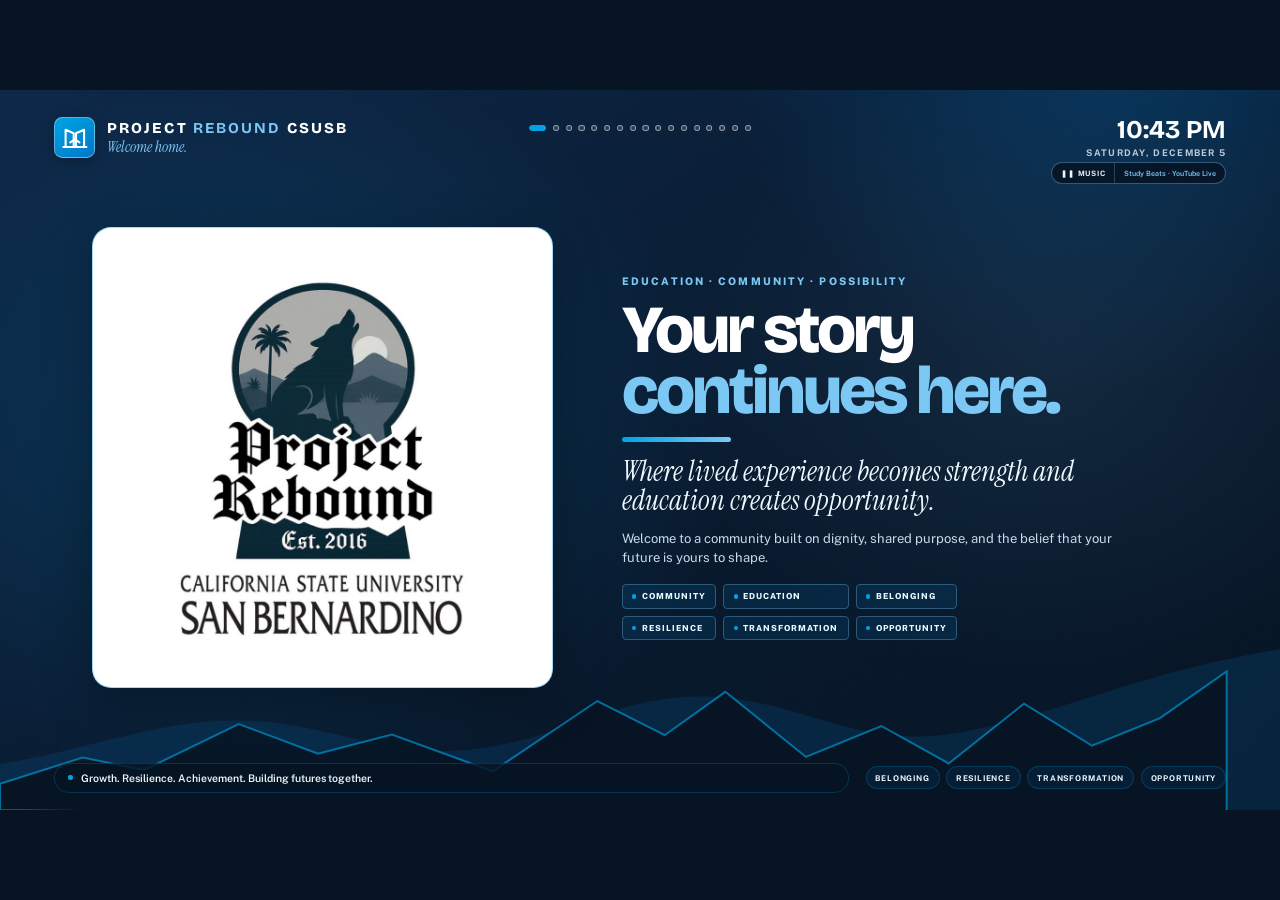
==== index.html @ 4971ce13 "Remove named staff prompt from display" ====
<!DOCTYPE html>
<html lang="en">
<head>
<meta charset="utf-8">
<meta name="viewport" content="width=device-width, initial-scale=1">
<meta name="theme-color" content="#07182c">
<title>Project Rebound CSUSB — Center Display</title>
<link rel="preconnect" href="https://fonts.googleapis.com">
<link rel="preconnect" href="https://fonts.gstatic.com" crossorigin>
<link href="https://fonts.googleapis.com/css2?family=Bricolage+Grotesque:opsz,wght@12..96,600;12..96,700;12..96,800&family=Instrument+Serif:ital@0;1&family=Public+Sans:wght@400;500;600;700&display=swap" rel="stylesheet">
<link rel="stylesheet" href="styles.css?v=20260812-content-system-3">
</head>
<body>
<main id="stage">
  <div class="ridge" aria-hidden="true"><svg viewBox="0 0 1920 300" preserveAspectRatio="none"><path d="M0 300V230c145-23 250-75 390-65 126 9 204 64 348 38 139-25 213-91 360-73 123 15 202 79 347 51 147-28 267-92 475-126v245Z" fill="rgba(0,119,200,.15)"/><path d="M0 300V260l124-40 92 19 142-70 119 45 111-29 151 56 157-107 101 52 91-66 121 99 113-47 101 57 113-91 102 64 102-42 100-71v231Z" fill="#061424" stroke="rgba(0,164,228,.62)" stroke-width="3"/></svg></div>

  <header class="brandbar"><div class="brand"><div class="brand-badge" aria-hidden="true"><svg viewBox="0 0 24 24"><path d="M4 20V5l7 3v12M20 20V5l-7 3v12M2 20h20M8 16l4-3 4 3"/></svg></div><div class="wordmark">Project <b>Rebound</b> CSUSB<em>Welcome home.</em></div></div><div class="clock"><div class="t" id="clockTime"></div><div class="d" id="clockDate"></div></div></header>
  <button class="navarrow prev" aria-label="Previous screen">&#8249;</button><button class="navarrow next" aria-label="Next screen">&#8250;</button><div class="navdots" id="dots"></div>
  <div class="music-control"><button class="music-toggle" id="musicToggle" type="button" aria-label="Play background music">&#9654; Music</button><span class="music-now" id="musicNowPlaying" aria-live="polite">Loading playlist…</span></div>
  <div class="youtube-audio-shell" aria-hidden="true" style="position:absolute;width:1px;height:1px;overflow:hidden;opacity:.01;pointer-events:none">
    <iframe id="studyBeatsPlayer" title="Study Beats background music" width="1" height="1" allow="autoplay; encrypted-media" src="about:blank" data-src="https://www.youtube.com/embed/sF80I-TQiW0?autoplay=1&mute=0&controls=0&loop=1&playlist=sF80I-TQiW0&enablejsapi=1&playsinline=1&rel=0"></iframe>
  </div>

  <section class="slide screen-cover on" aria-label="Project Rebound cover">
    <div class="cover-inner">
      <div class="cover-logo"><img data-image-key="cover_logo" alt="Project Rebound logo"></div>
      <div class="cover-message">
        <div class="cover-kicker" data-key="cover_kicker">Education · Community · Possibility</div>
        <h1><span class="cover-line-main" data-key="cover_headline">Your story</span><br><span data-key="cover_headline_accent">continues here.</span></h1>
        <div class="cover-rule"></div>
        <p data-key="cover_quote">Where lived experience becomes strength and education creates opportunity.</p>
        <div class="cover-invitation" data-key="cover_welcome">Welcome to a community built on dignity, shared purpose, and the belief that your future is yours to shape.</div>
        <div class="cover-tags" aria-label="Project Rebound values"><span>Community</span><span>Education</span><span>Belonging</span><span>Resilience</span><span>Transformation</span><span>Opportunity</span></div>
      </div>
    </div>
  </section>

  <section class="slide light-screen screen-alert" data-active-key="alert_active" hidden aria-label="Important Project Rebound announcement"><div class="screen-label"><span>!</span> Important announcement</div><div class="alert-layout"><div class="alert-mark" aria-hidden="true">PR</div><div><div class="kicker">Please take note</div><h2 data-key="alert_headline">Important Project Rebound update</h2><p data-key="alert_text">Details will appear here when an announcement is activated.</p><div class="alert-expiration"><b>Current through</b><span data-key="alert_expires">See Project Rebound staff for details</span></div></div></div></section>

  <section class="slide light-screen screen-welcome"><div class="screen-label"><span>01</span> Welcome and belonging</div><div class="two hero-grid"><div><div class="kicker" data-key="welcome_kicker">You are in the right place</div><h1><span data-key="welcome_headline">Come in.</span><br><span class="blue" data-key="welcome_headline_accent">You belong here.</span></h1><p class="lede" data-key="welcome_body">Project Rebound opens the door to a CSUSB degree for people with justice system involvement—from application through graduation and beyond.</p><div class="mission-line"><span></span><b data-key="welcome_mission">Education changes everything</b></div><div class="contact-strip"><div><b>Visit</b><span data-key="location">SMSU South 116</span></div><div><b>Hours</b><span data-key="hours">Ask staff for current hours</span></div><div><b>Call</b><span data-key="phone">(909) 537-4351</span></div></div></div><div class="photo welcome-photo"><img data-image-key="welcome_photo" alt="Project Rebound community members holding a CSUSB banner at The Metropolitan Museum of Art" hidden><div class="photo-placeholder" data-placeholder="welcome_photo"><strong>Open doors.</strong><span>New possibilities.</span></div></div></div></section>

  <section class="slide light-screen screen-gallery" aria-label="Project Rebound community gallery"><div class="screen-label"><span>02</span> Community gallery</div><div class="section-heading"><div><div class="kicker">Our community · Our moments</div><h2>Project Rebound in action</h2></div><div class="status-pill" id="galleryCount">Checking for photos…</div></div><div class="gallery-frame"><img id="galleryImage" alt="Project Rebound community gallery photograph" hidden><div class="gallery-empty" id="galleryEmpty"><svg viewBox="0 0 64 52" aria-hidden="true"><rect x="3" y="4" width="58" height="44" rx="6"/><circle cx="21" cy="18" r="6"/><path d="m8 43 16-16 10 10 8-8 14 14"/></svg><strong>Community photos will appear here.</strong><span>Upload approved images to the repository’s gallery folder.</span></div><div class="gallery-caption" id="galleryCaption" hidden></div></div></section>

  <section class="slide light-screen screen-week"><div class="screen-label"><span>03</span> Center schedule</div><div class="two schedule-grid"><div><div class="kicker" data-key="week_range">Important dates · Fall 2026</div><h2>Key fall dates</h2><dl class="days"><div class="day"><div class="date-pill"><small data-key="mon_month">AUG</small><span data-key="mon_date">13</span></div><div><dt data-key="mon_day">Thursday</dt><dd data-key="mon">Fall tuition and fees are due</dd></div></div><div class="day"><div class="date-pill"><small data-key="tue_month">AUG</small><span data-key="tue_date">21</span></div><div><dt data-key="tue_day">Friday</dt><dd data-key="tue">Payment-plan and 100% refund deadlines</dd></div></div><div class="day"><div class="date-pill"><small data-key="wed_month">AUG</small><span data-key="wed_date">22</span></div><div><dt data-key="wed_day">Saturday</dt><dd data-key="wed">Fall 2026 term begins</dd></div></div><div class="day"><div class="date-pill"><small data-key="thu_month">SEP</small><span data-key="thu_date">16</span></div><div><dt data-key="thu_day">Wednesday</dt><dd data-key="thu">Project Rebound Center Grand Opening · SMSU South 116</dd></div></div></dl></div><aside class="notice-panel"><div class="panel-rule"></div><h3>Important reminders</h3><ul><li data-key="deadline1">September 21 · Fall Census—finalize your course schedule</li><li data-key="deadline2">October 14 · What Does True Justice Look Like? · 12–1 p.m. · Zoom</li><li data-key="deadline3">Scan the True Justice news screen for details and registration</li></ul></aside></div></section>

  <section class="slide light-screen screen-calendar"><div class="screen-label"><span>04</span> Public calendar</div><div class="section-heading"><div><div class="kicker">Plan ahead · Stay connected</div><h2>Upcoming events</h2></div><a class="button-outline" data-calendar-link href="#">Open full calendar</a></div><div class="events-list" id="calendarEvents" aria-live="polite"><div class="events-empty"><strong>Upcoming events will appear here.</strong><span>Add an event to the Project Rebound public Outlook calendar.</span></div></div></section>

  <section class="slide light-screen screen-workshops"><div class="screen-label"><span>05</span> Learning and preparation</div><div class="kicker">Free · Practical · Community-centered</div><h2>Workshops</h2><div class="grid3"><article class="card"><div class="card-index">01</div><div class="meta" data-key="ws1_when">Date and time coming soon</div><div class="name" data-key="ws1_name">Financial aid support</div><p data-key="ws1_note">Bring your questions and leave with a clear next step.</p></article><article class="card"><div class="card-index">02</div><div class="meta" data-key="ws2_when">Date and time coming soon</div><div class="name" data-key="ws2_name">Career readiness</div><p data-key="ws2_note">Practical guidance for jobs, internships, and professional growth.</p></article><article class="card"><div class="card-index">03</div><div class="meta" data-key="ws3_when">Date and time coming soon</div><div class="name" data-key="ws3_name">Transfer and graduate school</div><p data-key="ws3_note">Plan your next academic step with support from our team.</p></article></div><div class="action-band"><div><strong>Bring a question. Leave with a next step.</strong><span>Workshops are designed around what Rebound Scholars need now.</span></div><div class="mini-qr"><img src="https://api.qrserver.com/v1/create-qr-code/?size=250x250&margin=12&data=https%3A%2F%2Fwww.csusb.edu%2Fproject-rebound%2Fnewsroom%2Fupcoming-events" alt="QR code to upcoming events"><b>See all dates</b></div></div></section>

  <section class="slide light-screen screen-support"><div class="screen-label"><span>06</span> Project Rebound services</div><div class="kicker" data-key="services_kicker">From application to graduation—and beyond</div><h2 data-key="services_headline">Project Rebound Services</h2><p class="sub services-intro" data-key="services_intro">Individualized support designed to help Rebound Scholars enter CSUSB, persist, graduate, and build what comes next.</p><div class="services-grid">
<article class="service-card"><div class="support-icon">01</div><div><div class="name" data-key="service1_name">Academic advising</div><p data-key="service1_body">Degree planning, course guidance, transfer preparation, and graduation support.</p></div></article><article class="service-card"><div class="support-icon">02</div><div><div class="name" data-key="service2_name">Admissions & enrollment</div><p data-key="service2_body">Application guidance, transcript review, special enrollment, and campus navigation.</p></div></article><article class="service-card"><div class="support-icon">03</div><div><div class="name" data-key="service3_name">Financial aid</div><p data-key="service3_body">FAFSA, scholarships, financial-aid navigation, books, and emergency assistance.</p></div></article><article class="service-card"><div class="support-icon">04</div><div><div class="name" data-key="service4_name">Basic needs</div><p data-key="service4_body">Food, transportation, technology, wellness, and connections to campus resources.</p></div></article><article class="service-card"><div class="support-icon">05</div><div><div class="name" data-key="service5_name">Housing support</div><p data-key="service5_body">Housing navigation, stabilization resources, and eligible assistance programs.</p></div></article><article class="service-card"><div class="support-icon">06</div><div><div class="name" data-key="service6_name">Case management & advocacy</div><p data-key="service6_body">Individualized planning, campus advocacy, referrals, and reentry resource navigation.</p></div></article><article class="service-card"><div class="support-icon">07</div><div><div class="name" data-key="service7_name">Mentoring</div><p data-key="service7_body">Guidance from people who understand the journey, with encouragement, accountability, and connection.</p></div></article><article class="service-card"><div class="support-icon">08</div><div><div class="name" data-key="service8_name">Career & graduate school</div><p data-key="service8_body">Career preparation, internships, professional development, and advanced-degree planning.</p></div></article><article class="service-card"><div class="support-icon">09</div><div><div class="name" data-key="service9_name">Community & workshops</div><p data-key="service9_body">Belonging, peer connection, center activities, workshops, celebrations, and events.</p></div></article>
<article class="service-card" data-active-key="service10_active" hidden><div class="support-icon">10</div><div><div class="name" data-key="service10_name">Optional service</div><p data-key="service10_body">Add an approved service description in content.txt.</p></div></article><article class="service-card" data-active-key="service11_active" hidden><div class="support-icon">11</div><div><div class="name" data-key="service11_name">Optional service</div><p data-key="service11_body">Add an approved service description in content.txt.</p></div></article><article class="service-card" data-active-key="service12_active" hidden><div class="support-icon">12</div><div><div class="name" data-key="service12_name">Optional service</div><p data-key="service12_body">Add an approved service description in content.txt.</p></div></article></div></section>

  <section class="slide light-screen screen-stories screen-story-single story-1" data-active-key="news1_active" aria-label="Project Rebound news story 1"><div class="screen-label"><span>07</span> Project Rebound stories · 1 of 5</div><div class="stories-heading"><div><div class="kicker" data-key="news1_kicker">Real journeys · Expanding possibilities</div><h2 data-key="news1_section_headline">Read their stories</h2></div><p data-key="news1_section_message">Education changes what people believe is possible.</p></div><div class="story-grid"><article class="story-feature"><div class="story-person" data-background-key="news1_image"><span data-key="news1_initials">LT</span><small data-key="news1_tag">Research · Leadership · Education</small></div><div class="story-copy"><h3 data-key="news1_headline">From a life sentence to the Ivy League</h3><p data-key="news1_summary">Luis Trujillo became a CSUSB leader and earned a prestigious research residency at Yale.</p><div class="story-scan"><img data-qr-key="news1_url" alt="QR code to Project Rebound story"><span data-key="news1_cta_prefix">Scan to read<br></span><b data-key="news1_cta">Luis’s story</b></div></div></article></div></section>

  <section class="slide light-screen screen-stories screen-story-single story-2" data-active-key="news2_active" aria-label="Project Rebound news story 2"><div class="screen-label"><span>07</span> Project Rebound stories · 2 of 5</div><div class="stories-heading"><div><div class="kicker" data-key="news2_kicker">Real journeys · Expanding possibilities</div><h2 data-key="news2_section_headline">Read their stories</h2></div><p data-key="news2_section_message">Education changes what people believe is possible.</p></div><div class="story-grid"><article class="story-feature"><div class="story-person" data-background-key="news2_image"><span data-key="news2_initials">DP</span><small data-key="news2_tag">Research · Keynote · Doctoral pathway</small></div><div class="story-copy"><h3 data-key="news2_headline">From CSUSB to UC Irvine</h3><p data-key="news2_summary">David Penny turned lived experience into scholarship, research, public leadership, and doctoral study in criminology.</p><div class="story-scan"><img data-qr-key="news2_url" alt="QR code to Project Rebound story"><span data-key="news2_cta_prefix">Scan to read<br></span><b data-key="news2_cta">David’s story</b></div></div></article></div></section>

  <section class="slide light-screen screen-stories screen-story-single story-3" data-active-key="news3_active" aria-label="Project Rebound news story 3"><div class="screen-label"><span>07</span> Project Rebound stories · 3 of 5</div><div class="stories-heading"><div><div class="kicker" data-key="news3_kicker">Real journeys · Expanding possibilities</div><h2 data-key="news3_section_headline">Read their stories</h2></div><p data-key="news3_section_message">Education changes what people believe is possible.</p></div><div class="story-grid"><article class="story-feature"><div class="story-person" data-background-key="news3_image"><span data-key="news3_initials">PR</span><small data-key="news3_tag">Graduation · Purpose · Growth</small></div><div class="story-copy"><h3 data-key="news3_headline">From incarceration to higher education</h3><p data-key="news3_summary">This CSUSB feature shows how Project Rebound creates pathways from incarceration to higher education, graduation, and new possibilities.</p><div class="story-scan"><img data-qr-key="news3_url" alt="QR code to Project Rebound story"><span data-key="news3_cta_prefix">Scan to read<br></span><b data-key="news3_cta">Project Rebound feature</b></div></div></article></div></section>

  <section class="slide light-screen screen-stories screen-story-single story-4" data-active-key="news4_active" aria-label="Project Rebound news story 4"><div class="screen-label"><span>07</span> Project Rebound stories · 4 of 5</div><div class="stories-heading"><div><div class="kicker" data-key="news4_kicker">Real journeys · Expanding possibilities</div><h2 data-key="news4_section_headline">Read their stories</h2></div><p data-key="news4_section_message">Education changes what people believe is possible.</p></div><div class="story-grid"><article class="story-feature"><div class="story-person" data-background-key="news4_image"><span data-key="news4_initials">MG</span><small data-key="news4_tag">Service · Scholarship · Transformation</small></div><div class="story-copy"><h3 data-key="news4_headline">From incarceration to inspiration</h3><p data-key="news4_summary">Michael Griggs carried Project Rebound’s community into service, mentorship, and doctoral study.</p><div class="story-scan"><img data-qr-key="news4_url" alt="QR code to Project Rebound story"><span data-key="news4_cta_prefix">Scan to read<br></span><b data-key="news4_cta">Michael’s story</b></div></div></article></div></section>

  <section class="slide light-screen screen-stories screen-story-single story-5" data-active-key="news5_active" aria-label="Project Rebound news story 5"><div class="screen-label"><span>07</span> Project Rebound stories · 5 of 5</div><div class="stories-heading"><div><div class="kicker" data-key="news5_kicker">Real journeys · Expanding possibilities</div><h2 data-key="news5_section_headline">Read their stories</h2></div><p data-key="news5_section_message">Education changes what people believe is possible.</p></div><div class="story-grid"><article class="story-feature"><div class="story-person" data-background-key="news5_image"><span data-key="news5_initials">PR</span><small data-key="news5_tag">CSUSB · Community · Opportunity</small></div><div class="story-copy"><h3 data-key="news5_headline">Project Rebound in the news</h3><p data-key="news5_summary">Read this CSUSB feature highlighting Project Rebound’s work, public service, and expanding community impact.</p><div class="story-scan"><img data-qr-key="news5_url" alt="QR code to Project Rebound story"><span data-key="news5_cta_prefix">Scan to read<br></span><b data-key="news5_cta">CSUSB feature</b></div></div></article></div></section>

  <section class="slide light-screen screen-start"><div class="screen-label"><span>08</span> Current Rebound Scholars</div><div class="kicker" data-key="start_kicker">Your next step starts here</div><h2 data-key="start_headline">Stay connected</h2><p class="sub start-intro" data-key="start_body">Use the center, connect with staff, and stay current through Canvas.</p><div class="grid3"><article class="card step"><div class="step-no">01</div><div class="name" data-key="start1_title">Tell us what you need</div><p data-key="start1_body">Connect with Project Rebound staff before a challenge becomes a barrier.</p></article><article class="card step"><div class="step-no">02</div><div class="name" data-key="start2_title">Meet with the team</div><p data-key="start2_body">Identify resources, deadlines, and a practical plan for moving forward.</p></article><article class="card step"><div class="step-no">03</div><div class="name" data-key="start3_title">Check Canvas</div><p data-key="start3_body">Find announcements, opportunities, workshops, and program resources.</p></article></div><div class="action-band compact"><div class="contact-inline"><div><b>Call</b><span data-key="phone">(909) 537-4351</span></div><div><b>Email</b><span data-key="email">ProjectRebound@csusb.edu</span></div><div><b>Social</b><span data-key="social">@csusbprojectrebound</span></div></div><div class="start-qr-group"><div class="mini-qr"><img data-qr-key="canvas_url" alt="QR code to Canvas"><a data-link-key="canvas_url" data-key="canvas_cta">Open Canvas</a></div><div class="mini-qr"><img data-qr-key="resources_url" alt="QR code to Project Rebound resources"><a data-link-key="resources_url" data-key="resources_cta">View resources</a></div></div></div></section>

  <section class="slide light-screen screen-interest"><div class="screen-label"><span>09</span> Prospective students</div><div class="form-layout"><div class="form-copy"><div class="kicker" data-key="interest_kicker">Take the first step</div><h2 data-key="interest_headline">Interested in Project Rebound?</h2><p class="form-lede" data-key="interest_body">Tell us about your educational goals. Our team will follow up, answer questions, and help you understand your next steps.</p><div class="eligibility-box"><small>Eligibility guidance</small><p data-key="eligibility_text">Current eligibility criteria are confirmed by Project Rebound staff. If you believe the program may fit your experience, submit the form or contact our team.</p></div><p class="disclaimer" data-key="interest_disclaimer">Submitting this form is not an admissions decision or a guarantee of program eligibility.</p><div class="contact-inline"><div><b>Call</b><span data-key="phone">(909) 537-4351</span></div><div><b>Email</b><span data-key="email">ProjectRebound@csusb.edu</span></div><div><b>Visit</b><span data-key="location">SMSU South 116</span></div></div></div><aside class="form-card"><div class="form-accent"></div><div class="form-icon">→</div><h3 data-key="interest_cta">Complete the interest form</h3><p>Not sure whether you qualify? You are still welcome to reach out.</p><img data-form-qr="interest" alt="QR code to the Project Rebound interest form" hidden><div class="form-placeholder" data-form-placeholder="interest"><strong>Form link coming soon</strong><span>Ask Project Rebound staff for assistance.</span></div><a class="button-primary" data-form-link="interest">Open interest form</a></aside></div></section>

  <section class="slide light-screen screen-volunteer"><div class="screen-label"><span>10</span> Community engagement</div><div class="form-layout"><div class="form-copy"><div class="kicker" data-key="volunteer_kicker">Give your time · Share your strengths</div><h2 data-key="volunteer_headline">Volunteer with Project Rebound</h2><p class="form-lede" data-key="volunteer_body">Help strengthen a community where Rebound Scholars are seen, supported, and connected to opportunity.</p><div class="role-grid"><span data-key="volunteer_role1">Workshops</span><span data-key="volunteer_role2">Mentoring</span><span data-key="volunteer_role3">Events</span><span data-key="volunteer_role4">Resource navigation</span><span data-key="volunteer_role5">Career development</span><span data-key="volunteer_role6">Donation drives</span></div><p class="disclaimer" data-key="volunteer_disclaimer">Submitting an interest form does not guarantee placement. Volunteers may be subject to university requirements, training, and approval.</p></div><aside class="form-card"><div class="form-accent"></div><div class="form-icon">+</div><h3 data-key="volunteer_cta">Express your interest</h3><p data-key="volunteer_audience">CSUSB students, faculty, staff, alumni, community members, and approved partners are welcome to inquire.</p><img data-form-qr="volunteer" alt="QR code to the Project Rebound volunteer form" hidden><div class="form-placeholder" data-form-placeholder="volunteer"><strong>Form link coming soon</strong><span>Contact Project Rebound to learn more.</span></div><a class="button-primary" data-form-link="volunteer">Open volunteer form</a></aside></div></section>

  <section class="slide light-screen screen-justice-lab"><div class="screen-label"><span>11</span> Research · Technology · Leadership</div><div class="lab-layout"><div class="lab-copy"><div class="kicker" data-key="justice_lab_kicker">Powered by CSUSB VETI</div><h2 data-key="justice_lab_headline">Your experience can shape what the world knows.</h2><p class="lab-lede" data-key="justice_lab_body">The Project Rebound Justice Lab is an active learning and research space where justice-impacted students gain technology skills, receive mentorship, and help produce research that benefits our communities.</p><div class="lab-reasons"><article><strong data-key="justice_lab_activity1_name">Technology & digital skills</strong><span data-key="justice_lab_activity1_body">Research-ready laptops, Microsoft and Google tools, Qualtrics, CV development, and ethical AI.</span></article><article><strong data-key="justice_lab_activity2_name">Research & data</strong><span data-key="justice_lab_activity2_body">Excel, SPSS, NVivo, data cleaning, analysis, visualization, and qualitative and quantitative research design.</span></article><article><strong data-key="justice_lab_activity3_name">Mentorship & opportunity</strong><span data-key="justice_lab_activity3_body">Peer-led learning, faculty collaboration, real-world projects, graduate-school preparation, conferences, and publications.</span></article></div></div><aside class="lab-visual"><div class="lab-mark"><span>PR</span><strong>Justice<br>Lab</strong><small>Students → Researchers → Knowledge producers</small></div><div class="lab-path" aria-label="Justice Lab pathway"><div><b>01</b><span>Learn</span></div><i></i><div><b>02</b><span>Investigate</span></div><i></i><div><b>03</b><span>Lead</span></div><i></i><div><b>04</b><span>Share</span></div></div><div class="lab-cta"><div><small data-key="justice_lab_join_label">How to get involved</small><strong data-key="justice_lab_cta">Attend a workshop, explore a research project, share your expertise, or ask about becoming a peer research leader.</strong><a class="lab-link" data-link-key="justice_lab_url" data-key="justice_lab_link_label">Learn more</a></div><div class="lab-contact"><b>Visit</b><span data-key="location">SMSU South 116</span><b>Contact</b><span data-key="justice_lab_contact">ProjectRebound@csusb.edu</span></div></div></aside></div></section>

  <section class="slide light-screen screen-housing"><div class="screen-label"><span>12</span> Project Rebound housing initiative</div><div class="housing-layout"><div class="housing-intro"><div class="kicker" data-key="housing_kicker">Housing stability · Academic momentum</div><h2 data-key="housing_headline">Housing should not stand between a scholar and a degree.</h2><p data-key="housing_body">Project Rebound’s Housing Initiative helps eligible Rebound Scholars address housing barriers through individualized planning, short-term assistance, and connections to longer-term stability.</p><div class="housing-promise"><span>01</span><div><strong data-key="housing_cta_title">Start with a conversation</strong><p data-key="housing_cta_body">Meet privately with Project Rebound staff to discuss your circumstances, other available resources, and the most appropriate next step.</p></div></div><div class="housing-contact"><b data-key="housing_contact_heading">Experiencing housing instability?</b><span>Visit <strong data-key="location">SMSU South 116</strong> or call <strong data-key="phone">(909) 537-4351</strong>.</span><small data-key="housing_disclaimer">Assistance depends on eligibility, available funding, documentation, and program approval.</small></div></div><div class="housing-pathways"><article><span data-key="housing_support1_label">Immediate</span><h3 data-key="housing_support1_name">Last Gap</h3><p data-key="housing_support1_body">One-time support for an urgent housing shortfall after other available resources have been explored.</p></article><article><span data-key="housing_support2_label">Transitional</span><h3 data-key="housing_support2_name">Decreasing Stipend</h3><p data-key="housing_support2_body">Time-limited assistance that gradually decreases while the scholar works toward sustainable housing.</p></article><article><span data-key="housing_support3_label">Campus-based</span><h3 data-key="housing_support3_name">Dorm Assistance</h3><p data-key="housing_support3_body">Financial aid or a student contribution is applied first; approved Project Rebound assistance may help cover the remaining gap and decreases over time.</p></article><article class="housing-vision"><span data-key="housing_support4_label">Long-term vision</span><h3 data-key="housing_support4_name">Coyote House</h3><p data-key="housing_support4_body">A restorative, education-centered housing community designed to support belonging, stability, and degree completion.</p></article></div></div></section>

  <footer class="footbar"><div class="ticker"><p data-key="ticker1">Growth. Resilience. Achievement. Building futures together.</p><p data-key="ticker2">Walk-ins are welcome—come in and meet the team.</p><p data-key="ticker3">Ask staff about food, transportation, financial aid, or emergency support.</p><p data-key="ticker4">You belong here. Your education and your future matter.</p></div><div class="values"><span>Belonging</span><span>Resilience</span><span>Transformation</span><span>Opportunity</span></div></footer>
</main>
<script src="app.js?v=20260812-content-system-3" defer></script>
</body>
</html>
---- styles.css ----
:root{--u:min(1vw,1.7778vh);--navy:#0b1f3a;--deep:#061424;--ink:#07182c;--coyote:#0077c8;--electric:#00a4e4;--sky:#7cc8f5;--paper:#f4f7fb;--white:#fff;--mist:#bdc9da;--slate:#53657b;--border:#d7e0eb;--display:"Bricolage Grotesque","Arial Black",sans-serif;--body:"Public Sans",Arial,sans-serif;--serif:"Instrument Serif",Georgia,serif}
*{box-sizing:border-box;margin:0;padding:0}html,body{width:100%;height:100%}body{display:grid;place-items:center;overflow:hidden;background:var(--deep);font-family:var(--body);color:var(--white);-webkit-font-smoothing:antialiased}#stage{position:relative;isolation:isolate;overflow:hidden;width:calc(100*var(--u));height:calc(56.25*var(--u));background:radial-gradient(50% 80% at 88% -10%,rgba(0,119,200,.3),transparent 64%),linear-gradient(145deg,#0c2748,#07182c 58%,#061424)}#stage:after{content:"";position:absolute;inset:0;z-index:0;pointer-events:none;opacity:.1;background-image:url("data:image/svg+xml,%3Csvg xmlns='http://www.w3.org/2000/svg' width='180' height='180'%3E%3Cfilter id='n'%3E%3CfeTurbulence type='fractalNoise' baseFrequency='.8' numOctaves='2' stitchTiles='stitch'/%3E%3C/filter%3E%3Crect width='100%25' height='100%25' filter='url(%23n)' opacity='.18'/%3E%3C/svg%3E")}.ridge{position:absolute;left:0;right:0;bottom:0;z-index:1;height:calc(15.4*var(--u));pointer-events:none}.ridge svg{display:block;width:100%;height:100%}
.brandbar{position:absolute;top:calc(2.1*var(--u));left:calc(4.2*var(--u));right:calc(4.2*var(--u));z-index:12;display:flex;align-items:flex-start;justify-content:space-between}.brand{display:flex;align-items:center;gap:calc(.9*var(--u))}.brand-badge{display:grid;place-items:center;width:calc(3.25*var(--u));height:calc(3.25*var(--u));border:1px solid rgba(255,255,255,.36);border-radius:calc(.65*var(--u));background:linear-gradient(145deg,var(--electric),var(--coyote));box-shadow:0 calc(.35*var(--u)) calc(1.1*var(--u)) rgba(0,0,0,.2)}.brand-badge svg{width:70%;height:70%;fill:none;stroke:#fff;stroke-width:1.8;stroke-linecap:round;stroke-linejoin:round}.wordmark{font-family:var(--display);font-size:calc(1.18*var(--u));font-weight:800;line-height:1.22;letter-spacing:.14em;text-transform:uppercase}.wordmark b{color:var(--sky)}.wordmark em{display:block;margin-top:calc(.08*var(--u));font-family:var(--serif);font-size:calc(1.18*var(--u));font-weight:400;letter-spacing:0;text-transform:none;color:var(--sky)}.clock{text-align:right;font-family:var(--display);font-weight:700}.clock .t{font-size:calc(2*var(--u));line-height:1}.clock .d{margin-top:calc(.38*var(--u));font-family:var(--body);font-size:calc(.72*var(--u));font-weight:700;letter-spacing:.14em;text-transform:uppercase;color:var(--mist)}
.slide{position:absolute;inset:0;z-index:3;padding:calc(8.2*var(--u)) calc(4.2*var(--u)) calc(6.7*var(--u));opacity:0;transition:opacity .6s ease;pointer-events:none}.slide.on{opacity:1;pointer-events:auto}.slide>*{position:relative;z-index:2}.light-screen{color:var(--ink)}.light-screen:after{content:"";position:absolute;left:calc(3.2*var(--u));right:calc(3.2*var(--u));top:calc(7.25*var(--u));bottom:calc(5.4*var(--u));z-index:0;border:1px solid rgba(255,255,255,.42);border-radius:calc(1.4*var(--u));background:linear-gradient(145deg,#fff,#f3f6fa 80%);box-shadow:0 calc(1*var(--u)) calc(3.5*var(--u)) rgba(0,0,0,.22)}.screen-label{position:absolute!important;top:calc(7.65*var(--u));right:calc(4.25*var(--u));display:flex;align-items:center;gap:calc(.55*var(--u));font-size:calc(.63*var(--u));font-weight:700;letter-spacing:.14em;text-transform:uppercase;color:#60738a}.screen-label span{display:grid;place-items:center;width:calc(1.55*var(--u));height:calc(1.55*var(--u));border-radius:50%;background:var(--navy);color:#fff;font-family:var(--display);letter-spacing:0}
.screen-cover{display:grid;place-items:center;padding:calc(8.4*var(--u)) calc(7.2*var(--u)) calc(7.2*var(--u));text-align:left}.screen-cover:before{content:"";position:absolute;inset:0;z-index:0;background:radial-gradient(52% 75% at 22% 48%,rgba(0,164,228,.18),transparent 68%),radial-gradient(42% 60% at 82% 38%,rgba(124,200,245,.09),transparent 72%)}.cover-inner{position:relative;z-index:1;display:grid;grid-template-columns:calc(36*var(--u)) 1fr;align-items:center;width:100%;gap:calc(5.4*var(--u))}.cover-logo{display:grid;place-items:center;width:calc(36*var(--u));height:calc(36*var(--u));overflow:hidden;padding:calc(.7*var(--u));border:1px solid rgba(124,200,245,.7);border-radius:calc(1.5*var(--u));background:#fff;box-shadow:0 calc(1.2*var(--u)) calc(4*var(--u)) rgba(0,0,0,.32)}.cover-logo img{display:block;width:100%;height:100%;object-fit:contain}.cover-message{display:flex;flex-direction:column;align-items:flex-start;max-width:calc(45*var(--u))}.cover-kicker{margin-bottom:calc(1*var(--u));font-size:calc(.82*var(--u));font-weight:800;letter-spacing:.2em;text-transform:uppercase;color:var(--sky)}.cover-message h1{font-size:calc(5.25*var(--u));line-height:.9;letter-spacing:-.045em;color:#fff}.cover-message h1 span{color:var(--sky)}.cover-rule{width:calc(8.5*var(--u));height:calc(.35*var(--u));margin:calc(1.25*var(--u)) 0;border-radius:99px;background:linear-gradient(90deg,var(--electric),var(--sky))}.cover-message>p{max-width:calc(43*var(--u));font-family:var(--serif);font-size:calc(2.15*var(--u));font-style:italic;line-height:1.08;color:#edf7fd}.cover-invitation{max-width:calc(41*var(--u));margin-top:calc(1.05*var(--u));font-size:calc(1.02*var(--u));line-height:1.45;color:#c8dbea}.cover-tags{display:grid;grid-template-columns:repeat(3,max-content);gap:calc(.55*var(--u));margin-top:calc(1.25*var(--u));font-size:calc(.65*var(--u));font-weight:800;letter-spacing:.12em;text-transform:uppercase;color:#e8f7ff}.cover-tags span{display:flex;align-items:center;gap:calc(.45*var(--u));padding:calc(.48*var(--u)) calc(.72*var(--u));border:1px solid rgba(124,200,245,.32);border-radius:calc(.35*var(--u));background:rgba(0,119,200,.14)}.cover-tags span:before{content:"";width:calc(.32*var(--u));height:calc(.32*var(--u));border-radius:50%;background:var(--electric)}
.navdots{position:absolute;left:50%;top:calc(2.7*var(--u));z-index:13;display:flex;gap:calc(.52*var(--u));transform:translateX(-50%)}.navdots button{width:calc(.48*var(--u));height:calc(.48*var(--u));padding:0;border:1px solid rgba(255,255,255,.5);border-radius:99px;background:rgba(255,255,255,.12);cursor:pointer}.navdots button.on{width:calc(1.35*var(--u));border-color:var(--electric);background:var(--electric)}.navarrow{position:absolute;top:12%;bottom:12%;z-index:11;width:6%;border:0;background:transparent;color:rgba(255,255,255,.3);font-size:calc(2*var(--u));opacity:0;cursor:pointer}.navarrow.prev{left:0}.navarrow.next{right:0}#stage:hover .navarrow{opacity:1}.music-control{position:absolute;right:calc(4.2*var(--u));top:calc(5.65*var(--u));z-index:13;display:flex;align-items:center;max-width:calc(25*var(--u));overflow:hidden;border:1px solid rgba(124,200,245,.38);border-radius:99px;background:rgba(6,20,36,.88);backdrop-filter:blur(8px)}.music-toggle{flex:none;padding:calc(.42*var(--u)) calc(.7*var(--u));border:0;border-right:1px solid rgba(124,200,245,.25);background:transparent;color:#e7f7ff;font-family:var(--body);font-size:calc(.58*var(--u));font-weight:700;letter-spacing:.1em;text-transform:uppercase;cursor:pointer}.music-now{min-width:0;overflow:hidden;padding:calc(.42*var(--u)) calc(.7*var(--u));text-overflow:ellipsis;white-space:nowrap;color:var(--sky);font-size:calc(.56*var(--u));font-weight:600}.music-toggle.blocked{color:var(--sky)}.youtube-audio-shell{position:absolute;right:calc(4.2*var(--u));top:calc(5.65*var(--u));z-index:9;width:2px;height:2px;overflow:hidden;opacity:.01;pointer-events:none}.youtube-audio-shell iframe{width:200px;height:200px;border:0}
.kicker{margin-bottom:calc(.8*var(--u));font-size:calc(.75*var(--u));font-weight:700;letter-spacing:.19em;text-transform:uppercase;color:var(--coyote)}h1,h2{font-family:var(--display);font-weight:800;letter-spacing:-.035em;color:var(--navy)}h1{font-size:calc(5.15*var(--u));line-height:.94}h1 .blue{color:var(--coyote)}h2{margin-bottom:calc(.6*var(--u));font-size:calc(3.65*var(--u));line-height:1}.sub{max-width:68%;font-size:calc(1.15*var(--u));line-height:1.45;color:var(--slate)}.lede{max-width:92%;margin-top:calc(1.25*var(--u));font-size:calc(1.28*var(--u));line-height:1.5;color:#41546b}.two{display:grid;grid-template-columns:1.05fr .95fr;gap:calc(3.5*var(--u));align-items:center;height:100%}.hero-grid{padding-top:calc(.5*var(--u))}.mission-line{display:flex;align-items:center;gap:calc(.65*var(--u));margin-top:calc(1.1*var(--u));font-family:var(--display);font-size:calc(.78*var(--u));font-weight:800;letter-spacing:.14em;text-transform:uppercase;color:var(--coyote)}.mission-line span{width:calc(2.6*var(--u));height:calc(.23*var(--u));background:var(--electric)}
.photo{position:relative;height:calc(31.5*var(--u));overflow:hidden;border-radius:calc(.9*var(--u));background:#e8eef5;box-shadow:0 calc(.7*var(--u)) calc(2*var(--u)) rgba(11,31,58,.16)}.photo:before{content:"";position:absolute;left:0;top:0;bottom:0;z-index:2;width:calc(.38*var(--u));background:var(--electric)}.photo img{display:block;width:100%;height:100%;object-fit:cover}.photo img[hidden]{display:none}.photo-placeholder{position:absolute;inset:0;display:grid;place-items:center;align-content:center;gap:calc(.3*var(--u));text-align:center;color:var(--coyote)}.photo-placeholder strong{font-family:var(--display);font-size:calc(2*var(--u))}.photo-placeholder span{font-size:calc(.9*var(--u));font-weight:700;letter-spacing:.12em;text-transform:uppercase}.contact-strip,.contact-inline{display:flex;gap:calc(1.9*var(--u));align-items:flex-start}.contact-strip{margin-top:calc(1.2*var(--u));padding:calc(.9*var(--u)) calc(1*var(--u));border-left:calc(.35*var(--u)) solid var(--coyote);background:#edf3f8}.contact-strip b,.contact-inline b{display:block;margin-bottom:calc(.2*var(--u));font-size:calc(.58*var(--u));font-weight:700;letter-spacing:.13em;text-transform:uppercase;color:var(--coyote)}.contact-strip span,.contact-inline span{font-size:calc(.9*var(--u));font-weight:600;color:var(--navy)}
.section-heading{display:flex;align-items:end;justify-content:space-between;gap:calc(2*var(--u));margin-bottom:calc(.85*var(--u))}.section-heading .kicker{margin-bottom:calc(.2*var(--u))}.section-heading h2{margin:0;font-size:calc(3.2*var(--u))}.status-pill,.button-outline{display:inline-flex;align-items:center;justify-content:center;padding:calc(.58*var(--u)) calc(.9*var(--u));border:1px solid #a9bad0;border-radius:99px;background:#fff;color:var(--navy);font-size:calc(.62*var(--u));font-weight:700;letter-spacing:.11em;text-decoration:none;text-transform:uppercase}.button-outline{border-color:var(--coyote);color:var(--coyote)}
.gallery-frame{position:relative;display:grid;place-items:center;height:calc(35.5*var(--u));overflow:hidden;border:1px solid var(--border);border-radius:calc(.85*var(--u));background:linear-gradient(145deg,#eaf0f6,#dce7f1)}.gallery-frame img{display:block;width:100%;height:100%;object-fit:contain;opacity:1;transition:opacity .4s}.gallery-frame img[hidden],.gallery-empty[hidden],.gallery-caption[hidden]{display:none}.gallery-frame img.changing{opacity:0}.gallery-empty{display:grid;place-items:center;align-content:center;gap:calc(.45*var(--u));text-align:center;color:var(--slate)}.gallery-empty svg{width:calc(4.2*var(--u));fill:none;stroke:var(--coyote);stroke-width:2}.gallery-empty strong{font-family:var(--display);font-size:calc(1.75*var(--u));color:var(--navy)}.gallery-empty span{font-size:calc(.9*var(--u))}.gallery-caption{position:absolute;left:calc(1*var(--u));bottom:calc(.9*var(--u));padding:calc(.5*var(--u)) calc(.8*var(--u));border-radius:99px;background:rgba(6,20,36,.86);color:#fff;font-size:calc(.66*var(--u));font-weight:700;letter-spacing:.05em}
.schedule-grid{grid-template-columns:1.15fr .75fr;align-items:start}.days{margin-top:calc(1.1*var(--u));border-top:1px solid var(--border)}.day{display:grid;grid-template-columns:calc(4.3*var(--u)) 1fr;gap:calc(1*var(--u));align-items:center;padding:calc(.65*var(--u)) 0;border-bottom:1px solid var(--border)}.date-pill{display:grid;place-items:center;align-content:center;width:calc(3.35*var(--u));height:calc(3.35*var(--u));border-radius:calc(.55*var(--u));background:var(--navy);font-family:var(--display);font-size:calc(1.25*var(--u));font-weight:800;color:#fff}.date-pill small{font-family:var(--body);font-size:calc(.52*var(--u));letter-spacing:.1em;color:var(--sky)}.day dt{font-family:var(--display);font-size:calc(1.45*var(--u));font-weight:800;color:var(--navy)}.day dd{margin-top:calc(.12*var(--u));font-size:calc(1*var(--u));line-height:1.3;color:var(--slate)}.notice-panel{margin-top:calc(3.7*var(--u));padding:calc(1.55*var(--u));border:1px solid var(--border);border-radius:calc(.8*var(--u));background:#fff;box-shadow:0 calc(.5*var(--u)) calc(1.5*var(--u)) rgba(11,31,58,.09)}.panel-rule{width:calc(3*var(--u));height:calc(.3*var(--u));margin-bottom:calc(1*var(--u));background:var(--electric)}.notice-panel h3{font-family:var(--display);font-size:calc(1.45*var(--u));color:var(--navy)}.notice-panel li{list-style:none;padding:calc(.75*var(--u)) 0;border-bottom:1px solid var(--border);font-size:calc(.95*var(--u));line-height:1.35;color:#41546b}.notice-panel li:last-child{border:0}
.events-list{display:grid;grid-template-columns:repeat(2,minmax(0,1fr));gap:calc(.72*var(--u));align-content:start}.event-item{display:grid;grid-template-columns:calc(4.5*var(--u)) 1fr;gap:calc(.85*var(--u));align-items:center;min-height:calc(6.65*var(--u));padding:calc(.72*var(--u)) calc(.9*var(--u));border:1px solid var(--border);border-radius:calc(.7*var(--u));background:#fff}.event-date{display:grid;place-items:center;align-content:center;width:calc(3.8*var(--u));height:calc(3.8*var(--u));border-radius:calc(.55*var(--u));background:var(--coyote);font-family:var(--display);font-size:calc(1.5*var(--u));font-weight:800;color:#fff}.event-date small{font-family:var(--body);font-size:calc(.52*var(--u));font-weight:700;letter-spacing:.12em;text-transform:uppercase}.event-copy h3{overflow:hidden;text-overflow:ellipsis;white-space:nowrap;font-family:var(--display);font-size:calc(1.2*var(--u));color:var(--navy)}.event-when,.event-where{margin-top:calc(.25*var(--u));overflow:hidden;text-overflow:ellipsis;white-space:nowrap;font-size:calc(.72*var(--u));color:var(--slate)}.event-when{font-weight:700;color:var(--coyote)}.event-where:before{content:"Location · ";font-weight:700}.events-empty{grid-column:1/-1;display:grid;place-items:center;align-content:center;gap:calc(.45*var(--u));min-height:calc(22*var(--u));border:1px dashed #9db1c7;border-radius:calc(.8*var(--u));color:var(--slate)}.events-empty strong{font-family:var(--display);font-size:calc(1.8*var(--u));color:var(--navy)}
.grid3,.grid4{display:grid;gap:calc(1*var(--u));margin-top:calc(1.5*var(--u))}.grid3{grid-template-columns:repeat(3,1fr)}.grid4{grid-template-columns:repeat(4,1fr)}.card{position:relative;overflow:hidden;min-height:calc(11*var(--u));padding:calc(1.45*var(--u));border:1px solid var(--border);border-top:calc(.35*var(--u)) solid var(--coyote);border-radius:calc(.65*var(--u));background:#fff;box-shadow:0 calc(.45*var(--u)) calc(1.3*var(--u)) rgba(11,31,58,.08)}.card-index{position:absolute;right:calc(.9*var(--u));top:calc(.65*var(--u));font-family:var(--display);font-size:calc(3.5*var(--u));font-weight:800;color:#e5eef6}.card .meta{position:relative;margin-bottom:calc(.55*var(--u));font-size:calc(.75*var(--u));font-weight:700;color:var(--coyote)}.card .name{position:relative;margin-bottom:calc(.55*var(--u));font-family:var(--display);font-size:calc(1.45*var(--u));font-weight:800;line-height:1.08;color:var(--navy)}.card p{position:relative;font-size:calc(.9*var(--u));line-height:1.45;color:var(--slate)}.support-card{min-height:calc(12*var(--u));border-top-color:var(--navy)}.support-icon{display:grid;place-items:center;flex:none;width:calc(2.25*var(--u));height:calc(2.25*var(--u));margin-bottom:calc(.8*var(--u));border-radius:50%;background:var(--navy);font-family:var(--display);font-size:calc(.7*var(--u));font-weight:800;color:#fff}.services-intro{max-width:78%}.services-grid{display:grid;grid-template-columns:repeat(4,1fr);gap:calc(.85*var(--u));margin-top:calc(1.15*var(--u))}.service-card{display:flex;align-items:flex-start;gap:calc(.85*var(--u));min-height:calc(8.5*var(--u));padding:calc(1.05*var(--u));border:1px solid var(--border);border-left:calc(.28*var(--u)) solid var(--coyote);border-radius:calc(.55*var(--u));background:#fff;box-shadow:0 calc(.35*var(--u)) calc(1*var(--u)) rgba(11,31,58,.07)}.service-card .support-icon{width:calc(1.9*var(--u));height:calc(1.9*var(--u));margin:0;background:var(--coyote)}.service-card .name{margin-bottom:calc(.35*var(--u));font-family:var(--display);font-size:calc(1.05*var(--u));font-weight:800;line-height:1.08;color:var(--navy)}.service-card p{font-size:calc(.75*var(--u));line-height:1.38;color:var(--slate)}.action-band{display:flex;align-items:center;justify-content:space-between;gap:calc(2*var(--u));margin-top:calc(1.2*var(--u));padding:calc(.75*var(--u)) calc(1*var(--u));border-left:calc(.35*var(--u)) solid var(--electric);background:var(--navy);color:#fff}.action-band strong{display:block;font-family:var(--display);font-size:calc(1.15*var(--u))}.action-band span{font-size:calc(.75*var(--u));color:var(--mist)}.action-band.compact{margin-top:calc(1*var(--u));padding-top:calc(.6*var(--u));padding-bottom:calc(.6*var(--u))}.action-band .contact-inline span{color:#fff}.action-band .contact-inline b{color:var(--sky)}.mini-qr{display:flex;align-items:center;gap:calc(.55*var(--u));font-size:calc(.7*var(--u));text-transform:uppercase;letter-spacing:.1em}.mini-qr img{width:calc(4.2*var(--u));height:calc(4.2*var(--u));padding:calc(.25*var(--u));background:#fff}
.spotlight-grid{grid-template-columns:1.08fr .78fr}.quote{font-family:var(--serif);font-size:calc(2.65*var(--u));font-style:italic;line-height:1.2;color:var(--navy)}.attrib{display:flex;align-items:center;gap:calc(.8*var(--u));margin-top:calc(1.2*var(--u))}.attrib>span{width:calc(.3*var(--u));height:calc(3.4*var(--u));background:var(--electric)}.attrib .name{font-family:var(--display);font-size:calc(1.5*var(--u));font-weight:800;color:var(--navy)}.attrib .detail{font-size:calc(.85*var(--u));color:var(--slate)}.text-link{display:inline-block;margin-top:calc(1.2*var(--u));font-size:calc(.85*var(--u));font-weight:700;color:var(--coyote);text-decoration:none}.step{min-height:calc(10*var(--u));padding-top:calc(1.35*var(--u))}.step-no{position:absolute;right:calc(.9*var(--u));top:calc(.55*var(--u));font-family:var(--display);font-size:calc(4.1*var(--u));font-weight:800;color:#e7eef6}.step .name{margin-top:calc(1.2*var(--u))}
.form-layout{display:grid;grid-template-columns:1.2fr .68fr;gap:calc(2.2*var(--u));align-items:center;height:100%}.form-copy h2{max-width:95%;font-size:calc(3.5*var(--u))}.form-lede{max-width:92%;margin-top:calc(.85*var(--u));font-size:calc(1.12*var(--u));line-height:1.48;color:var(--slate)}.eligibility-box{margin-top:calc(1.05*var(--u));padding:calc(.9*var(--u)) calc(1*var(--u));border-left:calc(.38*var(--u)) solid var(--electric);background:#eaf3f9}.eligibility-box small{display:block;margin-bottom:calc(.3*var(--u));font-size:calc(.58*var(--u));font-weight:700;letter-spacing:.14em;text-transform:uppercase;color:var(--coyote)}.eligibility-box p{font-size:calc(.9*var(--u));line-height:1.42;color:#354a62}.disclaimer{max-width:94%;margin-top:calc(.75*var(--u));font-size:calc(.7*var(--u));line-height:1.4;color:#65768a}.form-copy>.contact-inline{margin-top:calc(.9*var(--u))}.form-card{position:relative;display:grid;justify-items:center;overflow:hidden;padding:calc(1.35*var(--u));border:1px solid var(--border);border-radius:calc(.75*var(--u));background:#fff;text-align:center;box-shadow:0 calc(.7*var(--u)) calc(2*var(--u)) rgba(11,31,58,.12)}.form-accent{position:absolute;left:0;right:0;top:0;height:calc(.42*var(--u));background:linear-gradient(90deg,var(--coyote),var(--electric))}.form-icon{display:grid;place-items:center;width:calc(2.7*var(--u));height:calc(2.7*var(--u));margin-bottom:calc(.55*var(--u));border-radius:50%;background:var(--navy);font-family:var(--display);font-size:calc(1.25*var(--u));font-weight:800;color:#fff}.form-card h3{font-family:var(--display);font-size:calc(1.55*var(--u));color:var(--navy)}.form-card>p{max-width:90%;margin-top:calc(.35*var(--u));font-size:calc(.75*var(--u));line-height:1.35;color:var(--slate)}.form-card>img{width:calc(10.8*var(--u));height:calc(10.8*var(--u));margin-top:calc(.7*var(--u));padding:calc(.5*var(--u));border:1px solid var(--border);background:#fff}.form-card>img[hidden],.form-placeholder[hidden],.button-primary[hidden]{display:none}.form-placeholder{display:grid;place-items:center;align-content:center;width:calc(10.8*var(--u));height:calc(10.8*var(--u));margin-top:calc(.7*var(--u));padding:calc(1*var(--u));border:1px dashed #9db1c7;background:#edf3f8}.form-placeholder strong{font-family:var(--display);font-size:calc(1.05*var(--u));color:var(--navy)}.form-placeholder span{margin-top:calc(.35*var(--u));font-size:calc(.68*var(--u));line-height:1.35;color:var(--slate)}.button-primary{display:inline-flex;align-items:center;justify-content:center;width:100%;margin-top:calc(.7*var(--u));padding:calc(.65*var(--u));border-radius:calc(.35*var(--u));background:var(--coyote);color:#fff;font-size:calc(.72*var(--u));font-weight:700;letter-spacing:.1em;text-decoration:none;text-transform:uppercase}.role-grid{display:grid;grid-template-columns:repeat(3,1fr);gap:calc(.55*var(--u));margin-top:calc(1.1*var(--u))}.role-grid span{display:grid;place-items:center;min-height:calc(3.1*var(--u));padding:calc(.55*var(--u));border:1px solid var(--border);border-left:calc(.28*var(--u)) solid var(--coyote);background:#fff;font-size:calc(.72*var(--u));font-weight:700;color:var(--navy);text-align:center}
.footbar{position:absolute;left:calc(4.2*var(--u));right:calc(4.2*var(--u));bottom:calc(1.35*var(--u));z-index:12;display:grid;grid-template-columns:1fr auto;gap:calc(1.3*var(--u));align-items:center}.ticker{position:relative;height:calc(2.35*var(--u));overflow:hidden;border:1px solid rgba(0,164,228,.22);border-radius:99px;background:rgba(6,20,36,.82)}.ticker p{position:absolute;inset:0;display:flex;align-items:center;gap:calc(.65*var(--u));padding:0 calc(1.05*var(--u));font-size:calc(.82*var(--u));font-weight:600;color:#eaf5fc;opacity:0;transform:translateY(30%);transition:opacity .35s ease,transform .35s ease}.ticker p.on{opacity:1;transform:none}.ticker p:before{content:"";width:calc(.35*var(--u));height:calc(.35*var(--u));flex:none;border-radius:50%;background:var(--electric)}.values{display:flex;gap:calc(.5*var(--u));font-size:calc(.62*var(--u));font-weight:700;letter-spacing:.1em;text-transform:uppercase}.values span{padding:calc(.45*var(--u)) calc(.7*var(--u));border:1px solid rgba(0,164,228,.22);border-radius:99px;background:rgba(0,119,200,.1);color:#edf8fd}
.lab-layout{display:grid;grid-template-columns:1.05fr .95fr;gap:calc(2.3*var(--u));align-items:center;height:100%}.lab-copy h2{max-width:calc(48*var(--u));font-size:calc(3.65*var(--u));line-height:.98}.lab-lede{max-width:calc(47*var(--u));margin-top:calc(.85*var(--u));font-size:calc(1.02*var(--u));line-height:1.48;color:var(--slate)}.lab-reasons{display:grid;gap:calc(.6*var(--u));margin-top:calc(1*var(--u))}.lab-reasons article{display:grid;grid-template-columns:calc(13*var(--u)) 1fr;gap:calc(.8*var(--u));align-items:center;padding:calc(.65*var(--u)) calc(.8*var(--u));border-left:calc(.28*var(--u)) solid var(--coyote);background:#edf4fa}.lab-reasons strong{font-family:var(--display);font-size:calc(.9*var(--u));color:var(--navy)}.lab-reasons span{font-size:calc(.72*var(--u));line-height:1.35;color:var(--slate)}.lab-visual{position:relative;overflow:hidden;padding:calc(1.25*var(--u));border-radius:calc(1*var(--u));background:linear-gradient(145deg,var(--navy),#0d3559);box-shadow:0 calc(.8*var(--u)) calc(2.2*var(--u)) rgba(11,31,58,.18);color:#fff}.lab-visual:before{content:"";position:absolute;right:calc(-5*var(--u));top:calc(-7*var(--u));width:calc(22*var(--u));height:calc(22*var(--u));border:calc(.12*var(--u)) solid rgba(124,200,245,.18);border-radius:50%}.lab-mark{position:relative;display:grid;grid-template-columns:calc(5.2*var(--u)) 1fr;align-items:center;gap:calc(1*var(--u));padding-bottom:calc(1*var(--u));border-bottom:1px solid rgba(124,200,245,.25)}.lab-mark>span{display:grid;place-items:center;width:calc(5.2*var(--u));height:calc(5.2*var(--u));border-radius:50%;background:var(--electric);font-family:var(--display);font-size:calc(1.7*var(--u));font-weight:800}.lab-mark strong{font-family:var(--display);font-size:calc(2.15*var(--u));line-height:.82}.lab-mark small{grid-column:2;font-size:calc(.65*var(--u));font-weight:700;letter-spacing:.08em;text-transform:uppercase;color:var(--sky)}.lab-path{position:relative;display:flex;align-items:center;justify-content:space-between;margin:calc(1.15*var(--u)) 0}.lab-path div{display:grid;place-items:center;gap:calc(.25*var(--u))}.lab-path b{display:grid;place-items:center;width:calc(2.25*var(--u));height:calc(2.25*var(--u));border:1px solid var(--sky);border-radius:50%;font-size:calc(.62*var(--u));color:var(--sky)}.lab-path span{font-size:calc(.65*var(--u));font-weight:700;letter-spacing:.08em;text-transform:uppercase}.lab-path i{width:calc(2.6*var(--u));height:1px;background:rgba(124,200,245,.42)}.lab-cta{position:relative;padding:calc(.9*var(--u));border-left:calc(.32*var(--u)) solid var(--electric);background:rgba(0,164,228,.11)}.lab-cta small{display:block;margin-bottom:calc(.3*var(--u));font-size:calc(.6*var(--u));font-weight:800;letter-spacing:.13em;text-transform:uppercase;color:var(--sky)}.lab-cta strong{display:block;font-family:var(--display);font-size:calc(.92*var(--u));line-height:1.25}.lab-contact{display:grid;grid-template-columns:auto 1fr;gap:calc(.22*var(--u)) calc(.55*var(--u));margin-top:calc(.7*var(--u));font-size:calc(.63*var(--u))}.lab-contact b{color:var(--sky);text-transform:uppercase}.lab-contact span{overflow-wrap:anywhere;color:#fff}
/* Editorial signage system: immersive page fields instead of floating presentation slides. */
.light-screen:after{left:0;right:0;top:calc(6.85*var(--u));bottom:calc(4.65*var(--u));border:0;border-radius:0;background:linear-gradient(112deg,#f8fbfe 0 66%,#e4f0f8 66% 100%);box-shadow:none}.screen-welcome:after{background:linear-gradient(108deg,#f7fbfe 0 54%,#d7ebf7 54% 100%)}.screen-gallery:after{background:linear-gradient(180deg,#f4f9fc 0 27%,#dcebf5 27% 100%)}.screen-week:after{background:linear-gradient(110deg,#f9fbfd 0 67%,#dcecf7 67%)}.screen-calendar:after{background:linear-gradient(180deg,#f8fbfd,#e8f2f8)}.screen-workshops:after{background:linear-gradient(135deg,#f8fbfe 0 56%,#deedf7 56%)}.screen-support:after{background:linear-gradient(125deg,#f7fafc 0 55%,#dceef8 55%)}.screen-stories:after{background:linear-gradient(118deg,#061a30 0 29%,#0b3154 29% 31%,#eef5fa 31% 100%)}.screen-start:after{background:linear-gradient(120deg,#edf7fc 0 38%,#f9fbfd 38%)}.screen-interest:after{background:linear-gradient(110deg,#f8fbfd 0 62%,#dbeef8 62%)}.screen-volunteer:after{background:linear-gradient(110deg,#e4f3fb 0 38%,#f9fbfd 38%)}.screen-justice-lab:after{background:linear-gradient(112deg,#f6fafd 0 58%,#d7eaf5 58%)}
.card,.service-card,.event-item,.notice-panel,.form-card{box-shadow:none;border-radius:calc(.22*var(--u))}.card{border:0;border-left:calc(.34*var(--u)) solid var(--coyote);background:rgba(255,255,255,.82)}.photo,.gallery-frame{border-radius:calc(.25*var(--u));box-shadow:none}.screen-welcome .photo{height:calc(35*var(--u));clip-path:polygon(7% 0,100% 0,100% 100%,0 100%,0 10%)}.gallery-frame{height:calc(36.2*var(--u));border:0;background:#cfdfea}.notice-panel{border:0;border-top:calc(.45*var(--u)) solid var(--electric);background:rgba(255,255,255,.78)}.event-item{border:0;border-left:calc(.25*var(--u)) solid var(--coyote);background:rgba(255,255,255,.84)}.form-card{border:0;background:rgba(255,255,255,.88)}.role-grid span{border:0;border-left:calc(.28*var(--u)) solid var(--coyote);background:rgba(255,255,255,.78)}
.services-grid{grid-template-columns:repeat(3,1fr);gap:calc(.65*var(--u));margin-top:calc(.85*var(--u))}.service-card{min-height:calc(7.25*var(--u));padding:calc(.8*var(--u));border:0;border-bottom:calc(.24*var(--u)) solid var(--coyote);background:rgba(255,255,255,.82)}.service-card:nth-child(2n){background:#eaf4fa}.service-card .name{font-size:calc(.95*var(--u))}.service-card p{font-size:calc(.68*var(--u));line-height:1.32}.service-card .support-icon{width:calc(1.65*var(--u));height:calc(1.65*var(--u));background:var(--navy)}
.screen-stories{color:#fff}.screen-stories .screen-label{color:#d9eaf5}.screen-stories .screen-label span{background:var(--electric)}.stories-heading{display:grid;grid-template-columns:1.05fr 1fr;align-items:end;gap:calc(3*var(--u));margin-bottom:calc(1.25*var(--u))}.stories-heading .kicker{color:var(--sky)}.stories-heading h2{margin:0;color:#fff}.stories-heading>p{max-width:calc(33*var(--u));padding-left:calc(1.2*var(--u));border-left:calc(.28*var(--u)) solid var(--electric);font-family:var(--serif);font-size:calc(1.45*var(--u));font-style:italic;line-height:1.18;color:#d8e9f4}.story-grid{display:grid;grid-template-columns:repeat(3,1fr);gap:calc(1*var(--u))}.story-feature{display:grid;grid-template-rows:calc(6.4*var(--u)) 1fr;min-height:calc(27*var(--u));overflow:hidden;background:#fff;color:var(--ink)}.story-person{position:relative;display:flex;align-items:end;justify-content:space-between;padding:calc(.8*var(--u)) calc(1*var(--u));overflow:hidden;background:linear-gradient(125deg,var(--coyote),var(--navy));color:#fff}.story-person:after{content:"";position:absolute;right:calc(-2*var(--u));top:calc(-4*var(--u));width:calc(10*var(--u));height:calc(10*var(--u));border:1px solid rgba(255,255,255,.25);border-radius:50%}.story-person>span{font-family:var(--display);font-size:calc(3.25*var(--u));font-weight:800;line-height:.8;color:var(--sky)}.story-person small{position:relative;z-index:1;max-width:55%;font-size:calc(.52*var(--u));font-weight:700;line-height:1.25;letter-spacing:.1em;text-align:right;text-transform:uppercase}.story-copy{display:flex;flex-direction:column;padding:calc(1.05*var(--u))}.story-copy h3{font-family:var(--display);font-size:calc(1.45*var(--u));line-height:1.05;color:var(--navy)}.story-copy>p{margin-top:calc(.55*var(--u));font-size:calc(.76*var(--u));line-height:1.4;color:var(--slate)}.story-scan{display:flex;align-items:center;gap:calc(.75*var(--u));margin-top:auto;padding-top:calc(.75*var(--u));border-top:1px solid var(--border)}.story-scan img{width:calc(6.5*var(--u));height:calc(6.5*var(--u));padding:calc(.25*var(--u));background:#fff}.story-scan span{font-size:calc(.58*var(--u));font-weight:700;line-height:1.45;letter-spacing:.08em;text-transform:uppercase;color:var(--coyote)}.story-scan b{font-family:var(--display);font-size:calc(.82*var(--u));color:var(--navy)}
.story-grid{grid-template-columns:repeat(4,1fr)}.story-copy h3{font-size:calc(1.2*var(--u))}.story-copy>p{font-size:calc(.67*var(--u))}.story-scan{gap:calc(.5*var(--u))}.story-scan img{width:calc(5.8*var(--u));height:calc(5.8*var(--u))}.story-scan span{font-size:calc(.5*var(--u))}.story-scan b{font-size:calc(.7*var(--u))}
.screen-housing:after{background:linear-gradient(112deg,#f7fbfd 0 47%,#dceef8 47%)}.housing-layout{display:grid;grid-template-columns:.92fr 1.08fr;gap:calc(2.2*var(--u));align-items:center;height:100%}.housing-intro h2{max-width:calc(43*var(--u));font-size:calc(3.45*var(--u));line-height:.98}.housing-intro>p{max-width:calc(42*var(--u));margin-top:calc(.85*var(--u));font-size:calc(1*var(--u));line-height:1.46;color:var(--slate)}.housing-promise{display:flex;gap:calc(.8*var(--u));margin-top:calc(1*var(--u));padding:calc(.8*var(--u));border-left:calc(.35*var(--u)) solid var(--electric);background:#e7f2f9}.housing-promise>span{display:grid;place-items:center;flex:none;width:calc(2.2*var(--u));height:calc(2.2*var(--u));border-radius:50%;background:var(--navy);font-family:var(--display);font-size:calc(.7*var(--u));font-weight:800;color:#fff}.housing-promise strong{font-family:var(--display);font-size:calc(1*var(--u));color:var(--navy)}.housing-promise p{margin-top:calc(.25*var(--u));font-size:calc(.7*var(--u));line-height:1.35;color:var(--slate)}.housing-contact{margin-top:calc(.8*var(--u));padding:calc(.85*var(--u));background:var(--navy);color:#fff}.housing-contact>b{display:block;font-family:var(--display);font-size:calc(1.05*var(--u));color:var(--sky)}.housing-contact>span{display:block;margin-top:calc(.25*var(--u));font-size:calc(.75*var(--u))}.housing-contact small{display:block;margin-top:calc(.35*var(--u));font-size:calc(.56*var(--u));line-height:1.35;color:var(--mist)}.housing-pathways{display:grid;grid-template-columns:repeat(2,1fr);gap:calc(.8*var(--u))}.housing-pathways article{position:relative;min-height:calc(14.5*var(--u));padding:calc(1.15*var(--u));overflow:hidden;background:#fff;border-bottom:calc(.35*var(--u)) solid var(--coyote)}.housing-pathways article:after{content:"";position:absolute;right:calc(-2.5*var(--u));bottom:calc(-3.5*var(--u));width:calc(9*var(--u));height:calc(9*var(--u));border:1px solid #c9deeb;border-radius:50%}.housing-pathways article>span{font-size:calc(.57*var(--u));font-weight:800;letter-spacing:.14em;text-transform:uppercase;color:var(--coyote)}.housing-pathways h3{margin-top:calc(.5*var(--u));font-family:var(--display);font-size:calc(1.55*var(--u));color:var(--navy)}.housing-pathways p{position:relative;z-index:1;margin-top:calc(.55*var(--u));font-size:calc(.75*var(--u));line-height:1.42;color:var(--slate)}.housing-pathways .housing-vision{background:var(--navy);border-color:var(--electric)}.housing-pathways .housing-vision h3{color:#fff}.housing-pathways .housing-vision p{color:#d7e7f2}.housing-pathways .housing-vision>span{color:var(--sky)}
.screen-stories .screen-label{color:#60738a}.stories-heading>p{color:#29445f}.story-person{height:calc(9.2*var(--u));align-items:end;background-size:cover;background-position:center}.story-feature{grid-template-rows:calc(9.2*var(--u)) 1fr}.story-person:before{content:"";position:absolute;inset:0;background:linear-gradient(180deg,rgba(6,20,36,.06),rgba(6,20,36,.82))}.story-person>span,.story-person>small{position:relative;z-index:2}.story-feature:nth-child(1) .story-person{background-image:url("https://www.csusb.edu/sites/default/files/styles/cover_image/public/upload/image/2025/Web%20Publishing%20%5BPOST%5D%20-25_7864%20CSUSB_Luis%20Trujillo%20Alumni%20Feature%20%283%29.jpg.webp?h=3112c067&itok=76ORA7Wi")}.story-feature:nth-child(2) .story-person{background-image:url("https://rccwww.omniweb.cloud/images/life-at-rcc/events/2024/Reentry%20Conference%202024%20-lg.jpg")}.story-feature:nth-child(3) .story-person{background-image:url("https://stories.csusb.edu/image/10221245.1677191550000/image.jpg")}.story-feature:nth-child(4) .story-person{background-image:url("https://www.csusb.edu/sites/default/files/styles/cover_image/public/upload/image/2024/News%20Site%20%5BPOST%5D%20-24_7190%20CSBS_Michael%20Griggs%20Student%20Feature.jpg.webp?h=015c496d&itok=iCDOC_ry")}
@media(prefers-reduced-motion:reduce){.slide,.gallery-frame img,.ticker p{transition:none}}

/* One full television screen per Project Rebound story */
.screen-story-single .stories-heading{display:grid;grid-template-columns:1.2fr .8fr;gap:calc(3*var(--u));align-items:end;margin-bottom:calc(1.15*var(--u))}
.screen-story-single .stories-heading p{max-width:none;font-size:calc(1.05*var(--u));line-height:1.45;color:var(--slate)}
.screen-story-single .story-grid{display:block;max-width:calc(88*var(--u));margin:0 auto}
.screen-story-single .story-feature{display:grid;grid-template-columns:1.18fr .82fr;grid-template-rows:none;height:calc(29.5*var(--u));min-height:0;border:1px solid var(--border);box-shadow:0 calc(.8*var(--u)) calc(2.2*var(--u)) rgba(6,20,36,.14)}
.screen-story-single .story-person{height:100%;padding:calc(1.5*var(--u));background-position:center;background-size:cover}
.screen-story-single .story-person>span{font-size:calc(5.2*var(--u));text-shadow:0 2px 12px rgba(6,20,36,.45)}
.screen-story-single .story-person small{max-width:48%;font-size:calc(.72*var(--u))}
.screen-story-single .story-copy{padding:calc(2.2*var(--u))}
.screen-story-single .story-copy h3{font-size:calc(2.25*var(--u));line-height:1.08}
.screen-story-single .story-copy>p{margin-top:calc(1*var(--u));font-size:calc(1.05*var(--u));line-height:1.55}
.screen-story-single .story-scan{gap:calc(1.15*var(--u));padding-top:calc(1*var(--u))}
.screen-story-single .story-scan img{width:calc(9.2*var(--u));height:calc(9.2*var(--u));padding:calc(.35*var(--u))}
.screen-story-single .story-scan span{font-size:calc(.7*var(--u))}
.screen-story-single .story-scan b{font-size:calc(1.02*var(--u))}
.screen-story-single.story-luis .story-person{background-image:url("https://www.csusb.edu/sites/default/files/styles/cover_image/public/upload/image/2025/Web%20Publishing%20%5BPOST%5D%20-25_7864%20CSUSB_Luis%20Trujillo%20Alumni%20Feature%20%283%29.jpg.webp?h=3112c067&itok=76ORA7Wi")}
.screen-story-single.story-david .story-person{background-image:url("https://rccwww.omniweb.cloud/images/life-at-rcc/events/2024/Reentry%20Conference%202024%20-lg.jpg")}
.screen-story-single.story-rebound .story-person{background-image:url("https://stories.csusb.edu/image/10221245.1677191550000/image.jpg")}
.screen-story-single.story-michael .story-person{background-image:url("https://www.csusb.edu/sites/default/files/styles/cover_image/public/upload/image/2024/News%20Site%20%5BPOST%5D%20-24_7190%20CSBS_Michael%20Griggs%20Student%20Feature.jpg.webp?h=015c496d&itok=iCDOC_ry")}
.screen-story-single.story-justice .story-person{background-image:url("https://www.csusb.edu/sites/default/files/upload/image/2026/Screenshot%202026-08-04%20at%206.25.34%E2%80%AFPM.png")}

/* Gallery frame: preserve every portrait and landscape photo without cropping */
.screen-gallery .gallery-frame{isolation:isolate;width:calc(72*var(--u));height:calc(37*var(--u));margin:0 auto;overflow:hidden;background:#07182c;box-shadow:0 calc(.8*var(--u)) calc(2.4*var(--u)) rgba(6,20,36,.2)}
.screen-gallery .gallery-frame:before{content:"";position:absolute;inset:calc(-1.5*var(--u));z-index:0;background-image:var(--gallery-backdrop);background-position:center;background-size:cover;filter:blur(calc(1.05*var(--u)));opacity:.48;transform:scale(1.08)}
.screen-gallery .gallery-frame:after{content:"";position:absolute;inset:0;z-index:1;background:linear-gradient(90deg,rgba(6,20,36,.45),rgba(6,20,36,.12) 28%,rgba(6,20,36,.12) 72%,rgba(6,20,36,.45))}
.screen-gallery .gallery-frame img{position:relative;z-index:2;width:calc(100% - 12*var(--u));height:calc(100% - 7*var(--u));margin:calc(3.5*var(--u)) calc(6*var(--u));object-fit:contain;object-position:center;padding:0;filter:drop-shadow(0 calc(.35*var(--u)) calc(.85*var(--u)) rgba(0,0,0,.3))}
.screen-gallery .gallery-caption{z-index:3}

.screen-gallery .gallery-empty{position:relative;z-index:2}

/* Definitive gallery containment: the entire source photograph always remains visible */
.screen-gallery .gallery-frame{display:flex;align-items:center;justify-content:center;width:calc(64*var(--u));height:calc(34*var(--u));padding:calc(2*var(--u));overflow:hidden;background:#07182c}
.screen-gallery .gallery-frame:before,.screen-gallery .gallery-frame:after{display:none!important}
.screen-gallery .gallery-frame img{position:static;display:block;width:100%;height:100%;max-width:100%;max-height:100%;margin:0;padding:0;object-fit:contain!important;object-position:center;transform:none;filter:none}


/* Staff-editable content system */
.slide[hidden]{display:none!important}
.cover-line-main{color:#fff!important}
.screen-welcome .welcome-photo{display:grid;place-items:center;overflow:hidden;background:linear-gradient(145deg,#061424,#0d3559)}
.screen-welcome .welcome-photo img{width:100%;height:100%;padding:calc(.65*var(--u));object-fit:contain!important;object-position:center;background:#061424}
.screen-welcome .mission-line b{font:inherit}
.start-intro{margin-top:calc(-.2*var(--u));margin-bottom:calc(.8*var(--u))}
.mini-qr a{font-family:var(--display);font-size:calc(.72*var(--u));font-weight:800;color:var(--navy);text-decoration:none}
.lab-link{display:inline-flex;margin-top:calc(.55*var(--u));padding:calc(.45*var(--u)) calc(.75*var(--u));border:1px solid rgba(124,200,245,.45);font-size:calc(.58*var(--u));font-weight:800;letter-spacing:.1em;text-transform:uppercase;color:var(--sky);text-decoration:none}
.screen-alert:after{background:linear-gradient(115deg,#f8fbfd 0 68%,#dceef8 68%)}
.alert-layout{display:grid;grid-template-columns:calc(15*var(--u)) 1fr;gap:calc(2.4*var(--u));align-items:center;height:100%;max-width:calc(86*var(--u));margin:auto}
.alert-mark{display:grid;place-items:center;width:calc(13*var(--u));height:calc(13*var(--u));border:calc(.5*var(--u)) solid var(--electric);border-radius:50%;background:var(--navy);font-family:var(--display);font-size:calc(4*var(--u));font-weight:800;color:#fff;box-shadow:0 calc(.8*var(--u)) calc(2.2*var(--u)) rgba(6,20,36,.18)}
.alert-layout h2{max-width:calc(66*var(--u));font-size:calc(4.4*var(--u));line-height:.98}
.alert-layout>div:last-child>p{max-width:calc(66*var(--u));margin-top:calc(1.25*var(--u));font-size:calc(1.35*var(--u));line-height:1.5;color:var(--slate)}
.alert-expiration{display:flex;align-items:center;gap:calc(.75*var(--u));margin-top:calc(1.2*var(--u));padding:calc(.75*var(--u)) calc(1*var(--u));border-left:calc(.35*var(--u)) solid var(--electric);background:#e6f2f9}
.alert-expiration b{font-size:calc(.68*var(--u));letter-spacing:.11em;text-transform:uppercase;color:var(--navy)}
.alert-expiration span{font-size:calc(.82*var(--u));color:var(--slate)}
.screen-story-single .story-scan{display:grid;grid-template-columns:calc(9.2*var(--u)) 1fr;grid-template-rows:auto auto;align-items:center}
.screen-story-single .story-scan img{grid-row:1/3}
.screen-story-single .story-scan span{align-self:end}
.screen-story-single .story-scan b{align-self:start;color:var(--navy)}
.screen-story-single .story-person{background-color:var(--navy);background-repeat:no-repeat}

.start-qr-group{display:flex;align-items:center;gap:calc(1.2*var(--u))}.start-qr-group .mini-qr{display:grid;grid-template-columns:calc(4.8*var(--u)) auto;grid-template-rows:1fr;align-items:center;gap:calc(.55*var(--u))}.start-qr-group .mini-qr img{width:calc(4.8*var(--u));height:calc(4.8*var(--u));grid-row:auto}.start-qr-group .mini-qr a{max-width:calc(6.5*var(--u));line-height:1.15}

.service-card[hidden]{display:none!important}
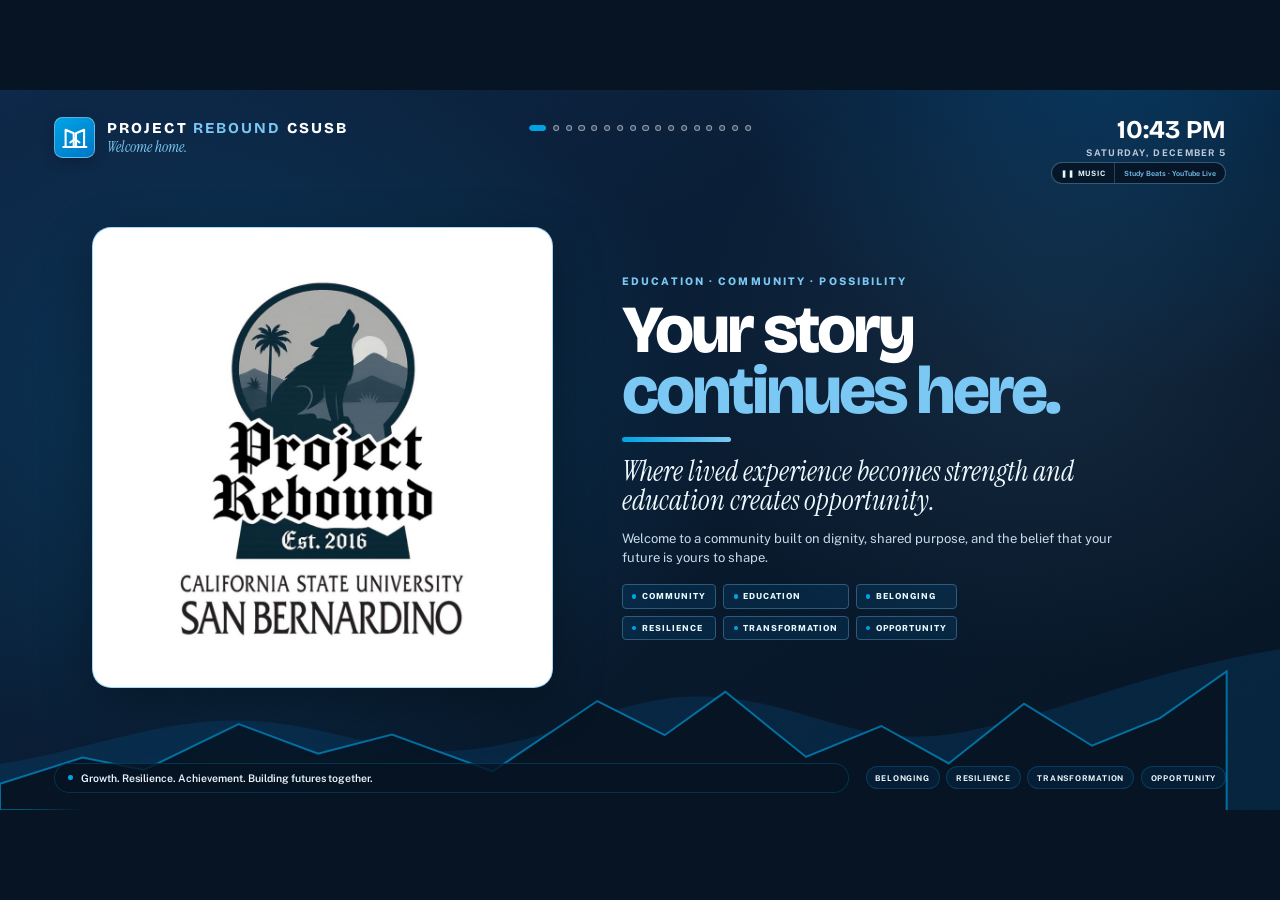
==== commit 2bd3e061: "Refresh complete gallery rotation on kiosk displays" ====
--- a/index.html
+++ b/index.html
@@ -8,7 +8,7 @@
 <link rel="preconnect" href="https://fonts.googleapis.com">
 <link rel="preconnect" href="https://fonts.gstatic.com" crossorigin>
 <link href="https://fonts.googleapis.com/css2?family=Bricolage+Grotesque:opsz,wght@12..96,600;12..96,700;12..96,800&family=Instrument+Serif:ital@0;1&family=Public+Sans:wght@400;500;600;700&display=swap" rel="stylesheet">
-<link rel="stylesheet" href="styles.css?v=20260812-content-system-3">
+<link rel="stylesheet" href="styles.css?v=20260813-image-fit-audit">
 </head>
 <body>
 <main id="stage">
@@ -73,6 +73,6 @@
 
   <footer class="footbar"><div class="ticker"><p data-key="ticker1">Growth. Resilience. Achievement. Building futures together.</p><p data-key="ticker2">Walk-ins are welcome—come in and meet the team.</p><p data-key="ticker3">Ask staff about food, transportation, financial aid, or emergency support.</p><p data-key="ticker4">You belong here. Your education and your future matter.</p></div><div class="values"><span>Belonging</span><span>Resilience</span><span>Transformation</span><span>Opportunity</span></div></footer>
 </main>
-<script src="app.js?v=20260812-content-system-3" defer></script>
+<script src="app.js?v=20260814-gallery-loader-3" defer></script>
 </body>
 </html>
--- a/styles.css
+++ b/styles.css
@@ -87,3 +87,44 @@
 .start-qr-group{display:flex;align-items:center;gap:calc(1.2*var(--u))}.start-qr-group .mini-qr{display:grid;grid-template-columns:calc(4.8*var(--u)) auto;grid-template-rows:1fr;align-items:center;gap:calc(.55*var(--u))}.start-qr-group .mini-qr img{width:calc(4.8*var(--u));height:calc(4.8*var(--u));grid-row:auto}.start-qr-group .mini-qr a{max-width:calc(6.5*var(--u));line-height:1.15}
 
 .service-card[hidden]{display:none!important}
+
+
+/* 2026-08-13 image-fit audit: preserve complete source images */
+.screen-gallery .gallery-frame{
+  display:flex!important;
+  align-items:center!important;
+  justify-content:center!important;
+  width:calc(70*var(--u))!important;
+  height:calc(35.5*var(--u))!important;
+  margin:0 auto!important;
+  padding:calc(1.25*var(--u))!important;
+  overflow:hidden!important;
+  background:#07182c!important;
+}
+.screen-gallery .gallery-frame img{
+  position:static!important;
+  display:block;
+  width:auto!important;
+  height:auto!important;
+  max-width:100%!important;
+  max-height:100%!important;
+  margin:auto!important;
+  padding:0!important;
+  object-fit:contain!important;
+  object-position:50% 50%!important;
+  transform:none!important;
+  clip-path:none!important;
+  filter:none!important;
+}
+.screen-gallery .gallery-frame img[hidden]{display:none!important}
+.screen-gallery .gallery-frame:before,
+.screen-gallery .gallery-frame:after{content:none!important;display:none!important}
+.screen-gallery .gallery-caption{z-index:3}
+.screen-welcome .welcome-photo img,
+.cover-logo img{object-fit:contain!important;object-position:center!important}
+.screen-story-single .story-person{
+  background-size:contain!important;
+  background-position:center!important;
+  background-repeat:no-repeat!important;
+  background-color:#07182c!important;
+}
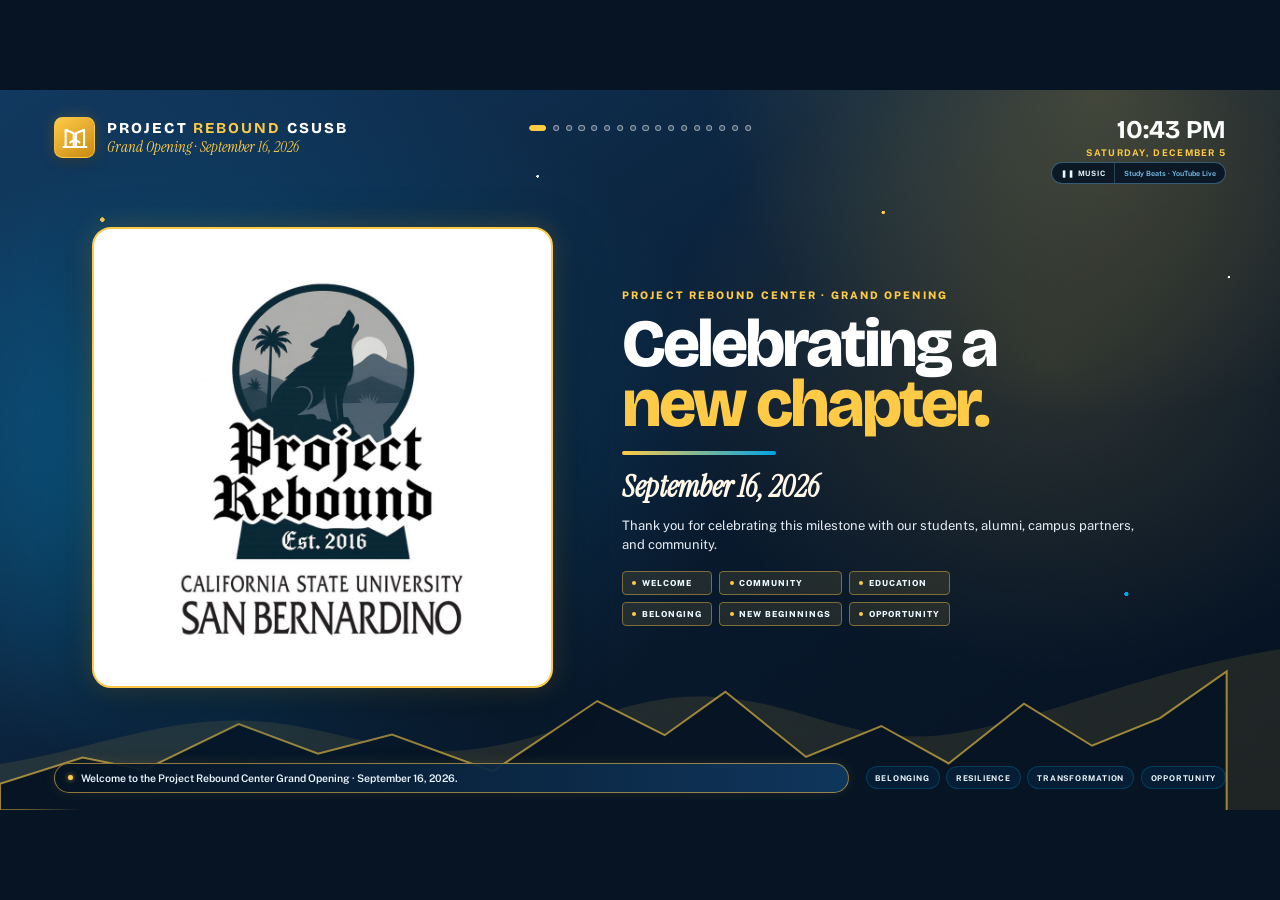
==== commit 85b74981: "Feature September 16 Grand Opening" ====
--- a/index.html
+++ b/index.html
@@ -4,17 +4,17 @@
 <meta charset="utf-8">
 <meta name="viewport" content="width=device-width, initial-scale=1">
 <meta name="theme-color" content="#07182c">
-<title>Project Rebound CSUSB — Center Display</title>
+<title>Project Rebound CSUSB — Grand Opening</title>
 <link rel="preconnect" href="https://fonts.googleapis.com">
 <link rel="preconnect" href="https://fonts.gstatic.com" crossorigin>
 <link href="https://fonts.googleapis.com/css2?family=Bricolage+Grotesque:opsz,wght@12..96,600;12..96,700;12..96,800&family=Instrument+Serif:ital@0;1&family=Public+Sans:wght@400;500;600;700&display=swap" rel="stylesheet">
-<link rel="stylesheet" href="styles.css?v=20260813-image-fit-audit">
+<link rel="stylesheet" href="styles.css?v=20260916-grand-opening">
 </head>
 <body>
 <main id="stage">
   <div class="ridge" aria-hidden="true"><svg viewBox="0 0 1920 300" preserveAspectRatio="none"><path d="M0 300V230c145-23 250-75 390-65 126 9 204 64 348 38 139-25 213-91 360-73 123 15 202 79 347 51 147-28 267-92 475-126v245Z" fill="rgba(0,119,200,.15)"/><path d="M0 300V260l124-40 92 19 142-70 119 45 111-29 151 56 157-107 101 52 91-66 121 99 113-47 101 57 113-91 102 64 102-42 100-71v231Z" fill="#061424" stroke="rgba(0,164,228,.62)" stroke-width="3"/></svg></div>
 
-  <header class="brandbar"><div class="brand"><div class="brand-badge" aria-hidden="true"><svg viewBox="0 0 24 24"><path d="M4 20V5l7 3v12M20 20V5l-7 3v12M2 20h20M8 16l4-3 4 3"/></svg></div><div class="wordmark">Project <b>Rebound</b> CSUSB<em>Welcome home.</em></div></div><div class="clock"><div class="t" id="clockTime"></div><div class="d" id="clockDate"></div></div></header>
+  <header class="brandbar"><div class="brand"><div class="brand-badge" aria-hidden="true"><svg viewBox="0 0 24 24"><path d="M4 20V5l7 3v12M20 20V5l-7 3v12M2 20h20M8 16l4-3 4 3"/></svg></div><div class="wordmark">Project <b>Rebound</b> CSUSB<em>Grand Opening · September 16, 2026</em></div></div><div class="clock"><div class="t" id="clockTime"></div><div class="d" id="clockDate"></div></div></header>
   <button class="navarrow prev" aria-label="Previous screen">&#8249;</button><button class="navarrow next" aria-label="Next screen">&#8250;</button><div class="navdots" id="dots"></div>
   <div class="music-control"><button class="music-toggle" id="musicToggle" type="button" aria-label="Play background music">&#9654; Music</button><span class="music-now" id="musicNowPlaying" aria-live="polite">Loading playlist…</span></div>
   <div class="youtube-audio-shell" aria-hidden="true" style="position:absolute;width:1px;height:1px;overflow:hidden;opacity:.01;pointer-events:none">
@@ -30,7 +30,7 @@
         <div class="cover-rule"></div>
         <p data-key="cover_quote">Where lived experience becomes strength and education creates opportunity.</p>
         <div class="cover-invitation" data-key="cover_welcome">Welcome to a community built on dignity, shared purpose, and the belief that your future is yours to shape.</div>
-        <div class="cover-tags" aria-label="Project Rebound values"><span>Community</span><span>Education</span><span>Belonging</span><span>Resilience</span><span>Transformation</span><span>Opportunity</span></div>
+        <div class="cover-tags" aria-label="Project Rebound values"><span>Welcome</span><span>Community</span><span>Education</span><span>Belonging</span><span>New Beginnings</span><span>Opportunity</span></div>
       </div>
     </div>
   </section>
--- a/styles.css
+++ b/styles.css
@@ -128,3 +128,67 @@
   background-repeat:no-repeat!important;
   background-color:#07182c!important;
 }
+
+
+/* GRAND OPENING THEME · SEPTEMBER 16, 2026 */
+:root{
+  --celebration-gold:#ffcb47;
+  --celebration-gold-deep:#c98912;
+  --celebration-cream:#fff8e8;
+}
+#stage{
+  background:
+    radial-gradient(46% 68% at 86% 0%,rgba(255,203,71,.22),transparent 67%),
+    radial-gradient(40% 58% at 12% 52%,rgba(0,164,228,.24),transparent 72%),
+    linear-gradient(145deg,#10385f 0%,#07182c 58%,#04101f 100%);
+}
+.screen-cover:before{
+  background:
+    radial-gradient(circle at 8% 18%,var(--celebration-gold) 0 calc(.16*var(--u)),transparent calc(.19*var(--u))),
+    radial-gradient(circle at 18% 78%,var(--electric) 0 calc(.12*var(--u)),transparent calc(.15*var(--u))),
+    radial-gradient(circle at 42% 12%,#fff 0 calc(.09*var(--u)),transparent calc(.12*var(--u))),
+    radial-gradient(circle at 69% 17%,var(--celebration-gold) 0 calc(.12*var(--u)),transparent calc(.15*var(--u))),
+    radial-gradient(circle at 88% 70%,var(--electric) 0 calc(.15*var(--u)),transparent calc(.18*var(--u))),
+    radial-gradient(circle at 96% 26%,#fff 0 calc(.08*var(--u)),transparent calc(.11*var(--u))),
+    radial-gradient(52% 75% at 22% 48%,rgba(0,164,228,.2),transparent 68%),
+    radial-gradient(42% 60% at 82% 38%,rgba(255,203,71,.14),transparent 72%);
+}
+.brand-badge{
+  border-color:rgba(255,203,71,.75);
+  background:linear-gradient(145deg,var(--celebration-gold),var(--celebration-gold-deep));
+  box-shadow:0 calc(.35*var(--u)) calc(1.1*var(--u)) rgba(0,0,0,.25),0 0 calc(1.2*var(--u)) rgba(255,203,71,.22);
+}
+.wordmark b,.wordmark em,.clock .d,.cover-kicker{color:var(--celebration-gold)}
+.cover-logo{
+  border:calc(.16*var(--u)) solid var(--celebration-gold);
+  box-shadow:0 calc(1.2*var(--u)) calc(4*var(--u)) rgba(0,0,0,.34),0 0 calc(2*var(--u)) rgba(255,203,71,.2);
+}
+.cover-message h1 span:not(.cover-line-main){color:var(--celebration-gold)}
+.cover-rule{width:calc(12*var(--u));background:linear-gradient(90deg,var(--celebration-gold),var(--electric))}
+.cover-message>p{color:var(--celebration-cream);font-size:calc(2.35*var(--u));font-weight:600}
+.cover-invitation{color:#e6edf5}
+.cover-tags span{border-color:rgba(255,203,71,.42);background:rgba(255,203,71,.1)}
+.cover-tags span:before{background:var(--celebration-gold)}
+.navdots button.on{border-color:var(--celebration-gold);background:var(--celebration-gold)}
+.light-screen:after{
+  box-shadow:inset 0 calc(.28*var(--u)) 0 var(--celebration-gold),inset 0 calc(-.1*var(--u)) 0 rgba(201,137,18,.35);
+}
+.screen-label span,.date-pill{
+  background:linear-gradient(145deg,var(--celebration-gold),var(--celebration-gold-deep));
+  color:#07182c;
+}
+.screen-label span{box-shadow:0 0 calc(.8*var(--u)) rgba(255,203,71,.2)}
+.kicker,.mission-line,.contact-strip b,.contact-inline b{color:#986500}
+.mission-line span,.panel-rule{background:var(--celebration-gold)}
+.card,.service-card,.event-item,.notice-panel{border-color:var(--celebration-gold)}
+.card{border-left-color:var(--celebration-gold)}
+.service-card{border-bottom-color:var(--celebration-gold)}
+.action-band{border-left-color:var(--celebration-gold)}
+.ticker{
+  border-color:rgba(255,203,71,.55);
+  background:linear-gradient(90deg,rgba(6,20,36,.94),rgba(16,56,95,.94));
+  box-shadow:0 0 calc(1.1*var(--u)) rgba(255,203,71,.1);
+}
+.ticker p:before{background:var(--celebration-gold);box-shadow:0 0 calc(.45*var(--u)) rgba(255,203,71,.7)}
+.ridge path:first-child{fill:rgba(255,203,71,.1)!important}
+.ridge path:last-child{stroke:rgba(255,203,71,.6)!important}
